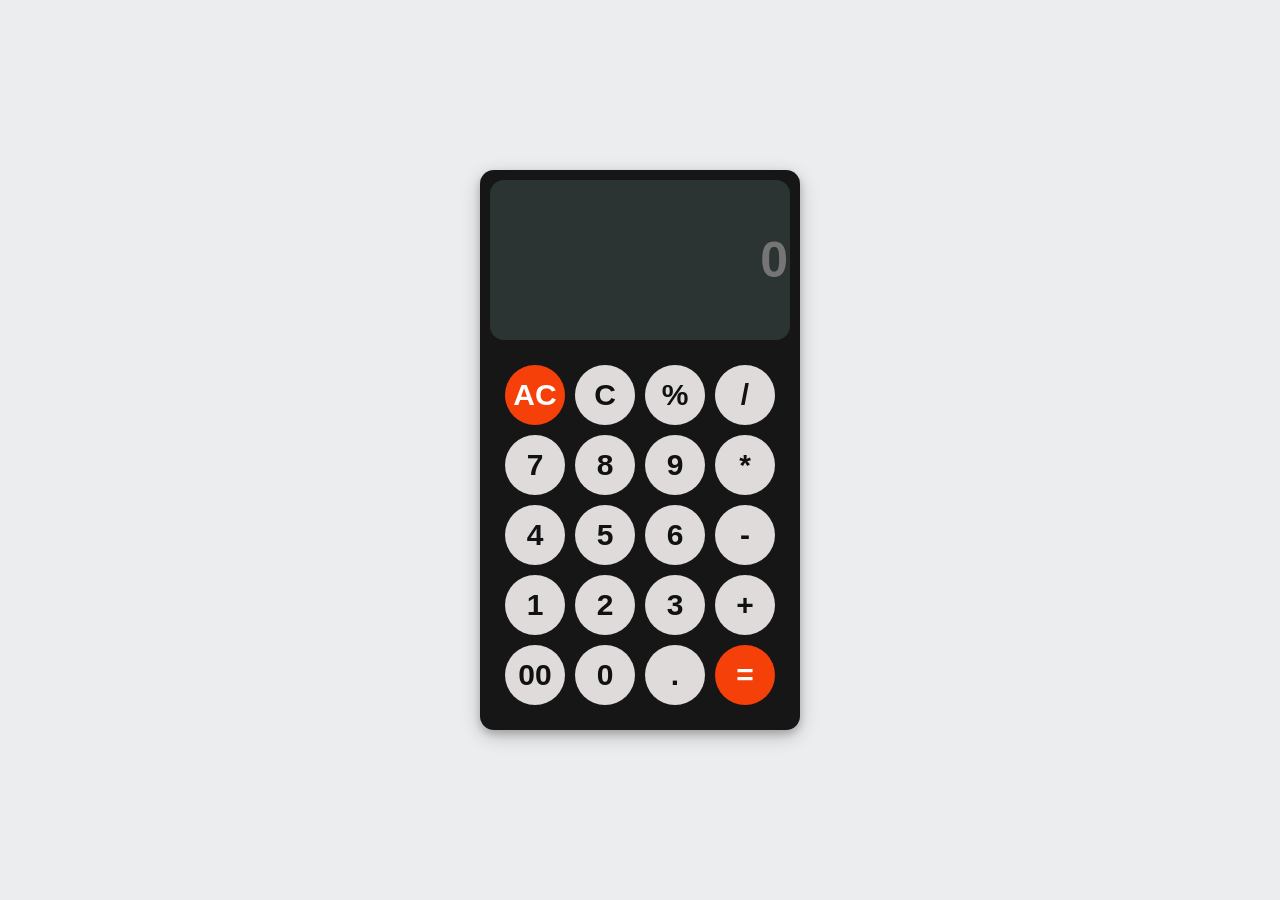
==== index.html @ 8b0df24e "calculator" ====
<html>
<head>
<meta charset="utf-8">
<title>JavaSctipt Calculator</title>
	<link rel="stylesheet" href="css/style.css">
</head>
 
<body>
	<script>
	function displayNumbers(result){
		form.displayResult.value=form.displayResult.value+result;
		
	}
    function allClr(){
        form.displayResult.value="";
    }
    function clrLast(){
        form.displayResult.value=form.displayResult.value.substring(0,form.displayResult.value.length*1-1)
    }
	</script>
	<div class="container">
		<form name="form">
		    <div class="display">
		        <input type="text" placeholder="0" name="displayResult" />
		    </div>
		    <div class="buttons">
                <div class="row">
		           
	                <input class="red" type="button" name="aclrb" value="AC" onClick="allClr()">
	                <input type="button" name="clrb" value="C" onClick="clrLast()">
                    <input type="button" name="percb" value="%" onClick="displayNumbers(percb.value)">
                    <input type="button" name="divb" value="/" onClick="displayNumbers(divb.value)">
                </div>
                
	            <div class="row">
                    <input type="button" name="b7" value="7" onClick="displayNumbers(b7.value)">
	                <input type="button" name="b8" value="8" onClick="displayNumbers(b8.value)">
	                <input type="button" name="b9" value="9" onClick="displayNumbers(b9.value)">
	                <input type="button" name="mulb" value="*" onClick="displayNumbers(mulb.value)">
	            </div>
		
	            <div class="row">
		            <input type="button" name="b4" value="4" onClick="displayNumbers(b4.value)">
	                <input type="button" name="b5" value="5" onClick="displayNumbers(b5.value)">
	                <input type="button" name="b6" value="6" onClick="displayNumbers(b6.value)">
	                <input type="button" name="subb" value="-" onClick="displayNumbers(subb.value)">
                </div>
		
                <div class="row">
		            <input type="button" name="b1" value="1" onClick="displayNumbers(b1.value)">
	                <input type="button" name="b2" value="2" onClick="displayNumbers(b2.value)">
	                <input type="button" name="b3" value="3" onClick="displayNumbers(b3.value)">
                    <input type="button" name="addb" value="+" onClick="displayNumbers(addb.value)">
                    
	            </div>
		
	            <div class="row">
                    <input type="button" name="b00" value="00" onClick="displayNumbers(b00.value)">
		            <input type="button" name="b0" value="0" onClick="displayNumbers(b0.value)">
	                <input type="button" name="dotb" value="." onClick="displayNumbers(dotb.value)">
                    <input type="button" class="red" value="=" onClick="displayResult.value=eval(displayResult.value)">
                </div>
                
                
                
            </div>
		
		</form>
	</div>
</body>
	
</html>
---- css/style.css ----
body, html {
	background: #ECEDEF;
	margin: 0;
	padding: 0;
}
 
.container {
	position: fixed;
	top: 50%;
	left: 50%;
	transform: translate(-50%, -50%);
	background: rgb(22, 22, 22);
	box-shadow: 0 4px 8px 0 rgba(0,0,0,0.2), 0 6px 20px 0 rgba(0,0,0,0.2);
	border-radius: 14px;
	padding-bottom: 20px;
	width: 320px;
	
}
.display {
	width: auto;
	height: 80px;
    padding: 40px 0;
    margin: 10px;
	background: #2c3333;
	border-top-left-radius: 14px;
    border-top-right-radius: 14px;
    border-bottom-left-radius: 14px;
    border-bottom-right-radius: 14px;
    margin-bottom: 0px;
   
}
.buttons {
	padding: 20px 20px 0 20px;
}
.row {
	width: 280px;
	float: left;
}
input[type=button] {
	width: 60px;
	height: 60px;
	float: left;
	padding: 0;
	margin: 5px;
	box-sizing: border-box;
	background: #dfdbdb;
	border: none;
	font-size: 30px;
	line-height: 30px;
	border-radius: 50%;
	font-weight: 700;
	color: #111111;
	cursor: pointer;
	
}
input[type=text] {
	width: 280px;
	height: 80px;
	float: left;
	padding: 0;
	box-sizing: border-box;
	border: none;
	background: none;
	color: #f3e9e9;
	text-align: right;
	font-weight: 700;
	font-size: 50px;
	line-height: 60px;
	margin: 0 18px;
	
}
.red {
	background: #f54009 !important;
	color: #ffffff !important;
	
}
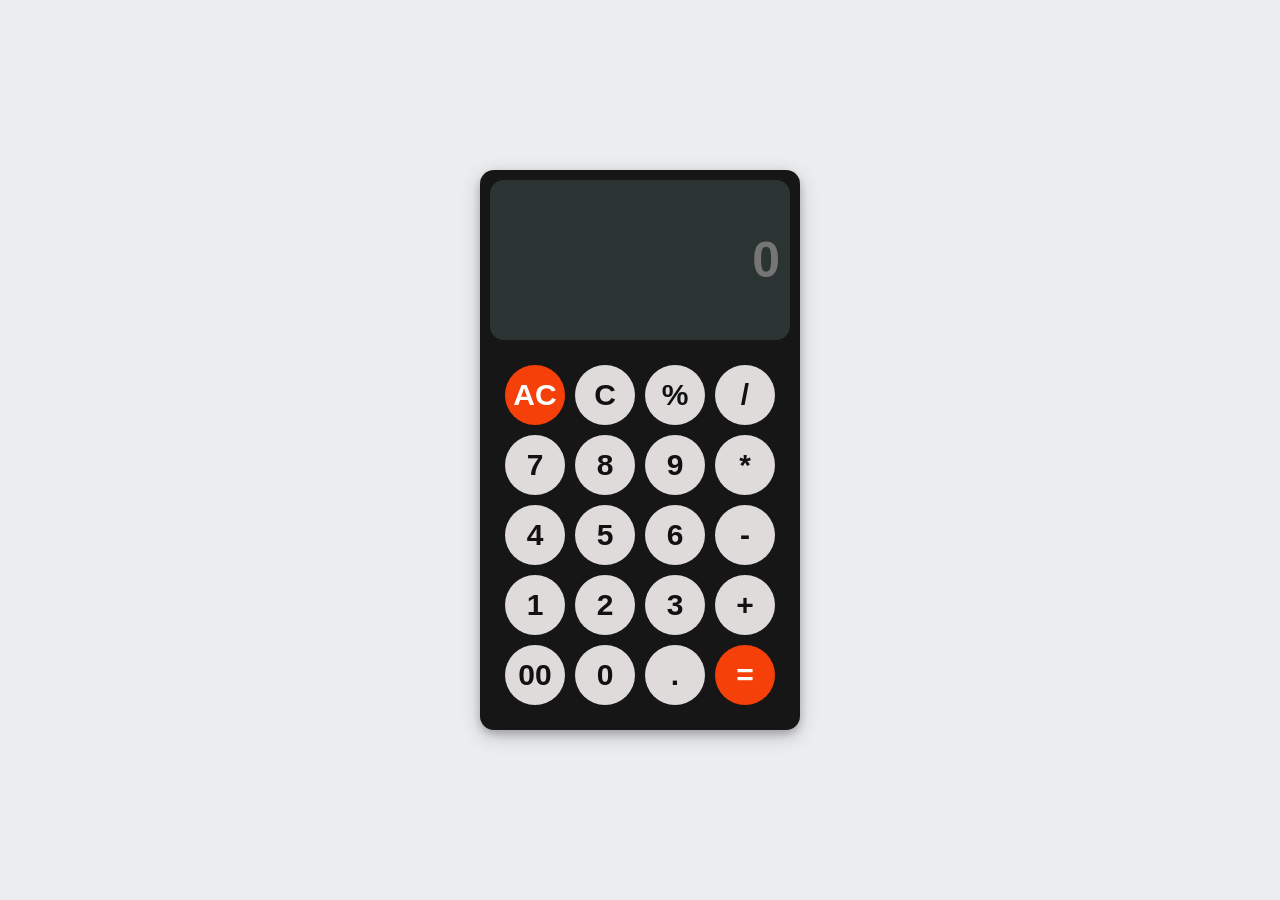
==== commit 7afe803f: "js" ====
--- a/index.html
+++ b/index.html
@@ -1,23 +1,12 @@
 <html>
 <head>
 <meta charset="utf-8">
-<title>JavaSctipt Calculator</title>
+<title>JavaScript Calculator</title>
 	<link rel="stylesheet" href="css/style.css">
 </head>
  
 <body>
-	<script>
-	function displayNumbers(result){
-		form.displayResult.value=form.displayResult.value+result;
-		
-	}
-    function allClr(){
-        form.displayResult.value="";
-    }
-    function clrLast(){
-        form.displayResult.value=form.displayResult.value.substring(0,form.displayResult.value.length*1-1)
-    }
-	</script>
+<script lang="JavaScript" src="js/index.js"></script>
 	<div class="container">
 		<form name="form">
 		    <div class="display">
@@ -26,7 +15,7 @@
 		    <div class="buttons">
                 <div class="row">
 		           
-	                <input class="red" type="button" name="aclrb" value="AC" onClick="allClr()">
+	                <input class="orange" type="button" name="aclrb" value="AC" onClick="allClr()">
 	                <input type="button" name="clrb" value="C" onClick="clrLast()">
                     <input type="button" name="percb" value="%" onClick="displayNumbers(percb.value)">
                     <input type="button" name="divb" value="/" onClick="displayNumbers(divb.value)">
@@ -58,7 +47,7 @@
                     <input type="button" name="b00" value="00" onClick="displayNumbers(b00.value)">
 		            <input type="button" name="b0" value="0" onClick="displayNumbers(b0.value)">
 	                <input type="button" name="dotb" value="." onClick="displayNumbers(dotb.value)">
-                    <input type="button" class="red" value="=" onClick="displayResult.value=eval(displayResult.value)">
+                    <input type="button" class="orange" value="=" onClick="displayResult.value=eval(displayResult.value)">
                 </div>
                 
                 
--- a/css/style.css
+++ b/css/style.css
@@ -19,14 +19,14 @@
 .display {
 	width: auto;
 	height: 80px;
-    padding: 40px 0;
-    margin: 10px;
+        padding: 40px 0;
+        margin: 10px;
 	background: #2c3333;
 	border-top-left-radius: 14px;
-    border-top-right-radius: 14px;
-    border-bottom-left-radius: 14px;
-    border-bottom-right-radius: 14px;
-    margin-bottom: 0px;
+        border-top-right-radius: 14px;
+        border-bottom-left-radius: 14px;
+        border-bottom-right-radius: 14px;
+        margin-bottom: 0px;
    
 }
 .buttons {
@@ -66,11 +66,11 @@
 	font-weight: 700;
 	font-size: 50px;
 	line-height: 60px;
-	margin: 0 18px;
+	margin: 0 10px;
 	
 }
-.red {
+.orange {
 	background: #f54009 !important;
 	color: #ffffff !important;
 	
-}+}
